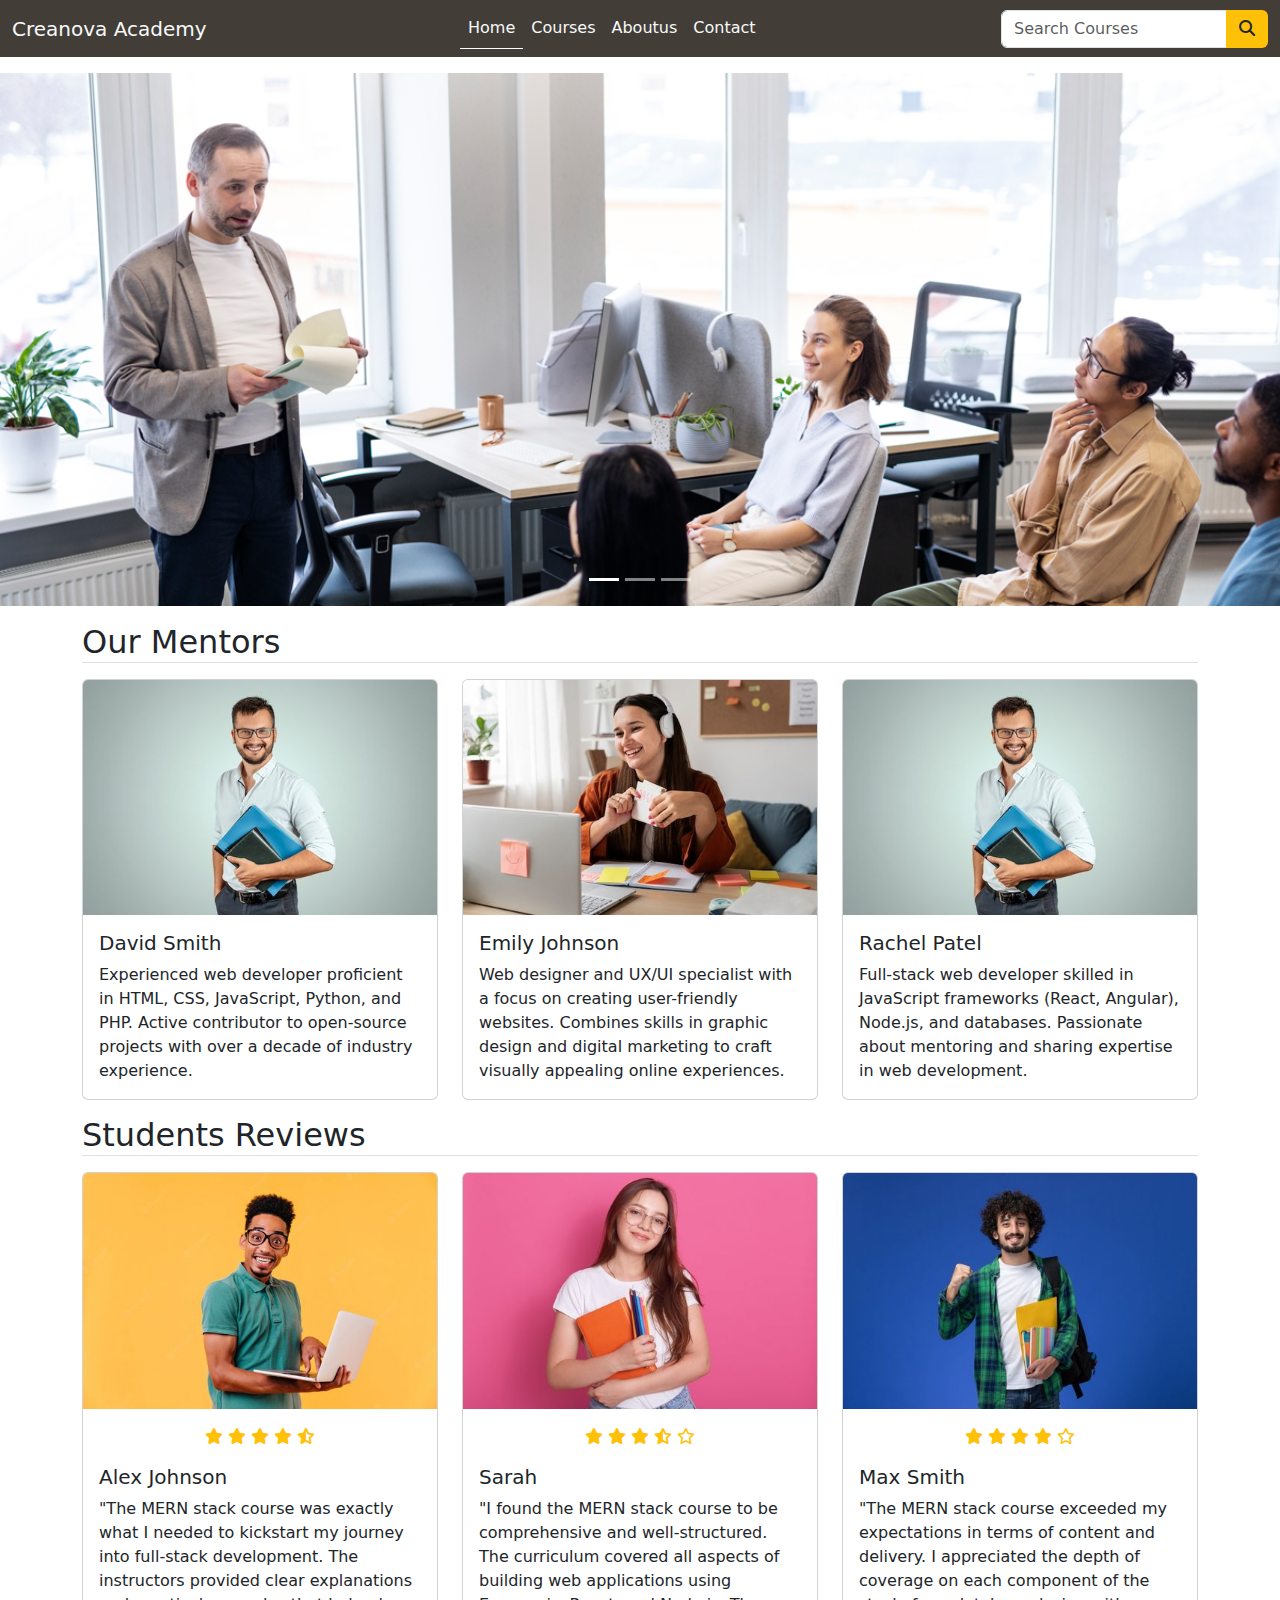
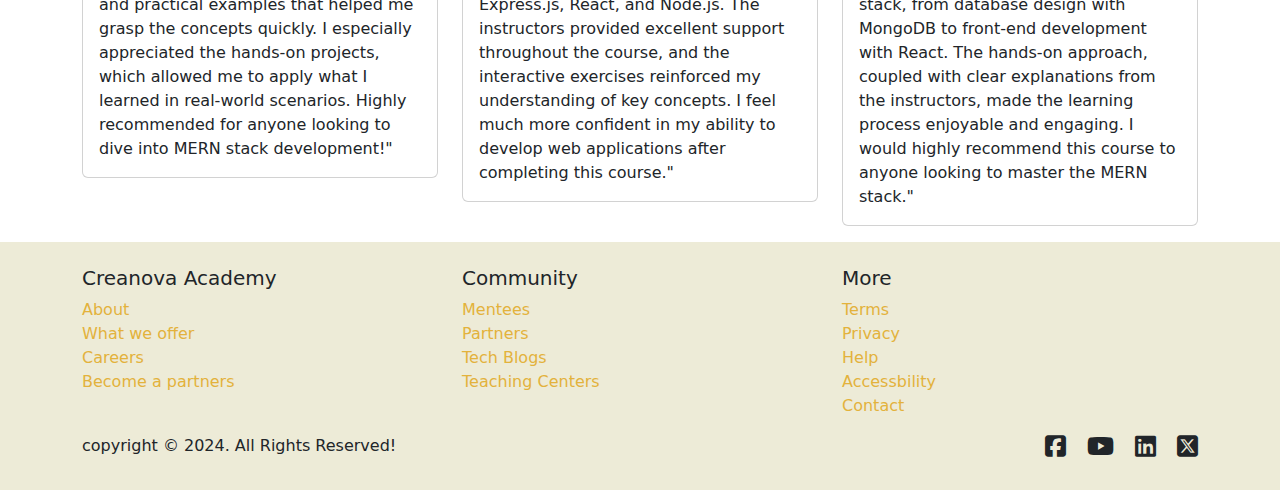
==== index.html @ ebe887a6 "first commit" ====
<!DOCTYPE html>
<html lang="en">
  <head>
    <meta charset="utf-8" />
    <meta name="viewport" content="width=device-width, initial-scale=1" />
    <title>Creanova Academy</title>
    <!-- Favicon -->
    <link rel="icon" type="image/png" href="images/logo-c.png">


    <!-- bootstrap css cdn  -->
    <link
      href="https://cdn.jsdelivr.net/npm/bootstrap@5.3.3/dist/css/bootstrap.min.css"
      rel="stylesheet"
      integrity="sha384-QWTKZyjpPEjISv5WaRU9OFeRpok6YctnYmDr5pNlyT2bRjXh0JMhjY6hW+ALEwIH"
      crossorigin="anonymous"
    />

    <!-- google font  -->
    <link rel="preconnect" href="https://fonts.googleapis.com">
    <link rel="preconnect" href="https://fonts.gstatic.com" crossorigin>
    <link href="https://fonts.googleapis.com/css2?family=Funnel+Sans:ital,wght@0,300..800;1,300..800&family=Quicksand:wght@300..700&display=swap" rel="stylesheet">


    <!-- Font Awesome CDN -->
    <link rel="stylesheet" href="https://cdnjs.cloudflare.com/ajax/libs/font-awesome/6.5.1/css/all.min.css">


    <link rel="stylesheet" href="style.css">
  </head>
  <body>
   <!-- navbar section  -->
    <section id="navbar-sec">
      <nav class="navbar navbar-expand-lg bg-primary">
        <div class="container-fluid">
          <a class="navbar-brand text-light" href="#">Creanova Academy</a>
          <button class="navbar-toggler" type="button" data-bs-toggle="collapse" data-bs-target="#navbarSupportedContent" aria-controls="navbarSupportedContent" aria-expanded="false" aria-label="Toggle navigation">
            <span class="navbar-toggler-icon"></span>
          </button>
          <div class="collapse navbar-collapse" id="navbarSupportedContent">
            <ul class="navbar-nav mx-auto mb-2 mb-lg-0">
              <li class="nav-item">
                <a class="nav-link text-light active" aria-current="page" href="#">Home</a>
              </li>
              <li class="nav-item">
                <a class="nav-link  text-light" aria-current="page" href="#">Courses</a>
              </li>
              <li class="nav-item">
                <a class="nav-link  text-light" aria-current="page" href="#">Aboutus</a>
              </li>
              <li class="nav-item">
                <a class="nav-link  text-light" aria-current="page" href="#">Contact</a>
              </li>
              
              
            </ul>
            <form class="d-flex" role="search">
              <div class="input-group">
                <input type="text" class="form-control" placeholder="Search Courses" aria-label="Search Courses" aria-describedby="basic-addon2">
                <button class="btn bg-warning"><i class="fa-solid fa-magnifying-glass"></i></button>
              </div>
            </form>
          </div>
        </div>
      </nav>
    </section>  
   <!-- slider section  -->
    <section id="slider-sec">
      <div id="carouselExampleIndicators" class="carousel slide my-3" data-bs-ride="carousel">
        <div class="carousel-indicators">
          <button type="button" data-bs-target="#carouselExampleIndicators" data-bs-slide-to="0" class="active" aria-current="true" aria-label="Slide 1"></button>
          <button type="button" data-bs-target="#carouselExampleIndicators" data-bs-slide-to="1" aria-label="Slide 2"></button>
          <button type="button" data-bs-target="#carouselExampleIndicators" data-bs-slide-to="2" aria-label="Slide 3"></button>
        </div>
        <div class="carousel-inner">
          <div class="carousel-item active">
            <img src="images/slider-img1.png" class="d-block w-100" alt="...">
          </div>
          <div class="carousel-item">
            <img src="images/slider-img2.png" class="d-block w-100" alt="...">
          </div>
          <div class="carousel-item">
            <img src="images/slider-img3.png" class="d-block w-100" alt="...">
          </div>
        </div>
        <button class="carousel-control-prev" type="button" data-bs-target="#carouselExampleIndicators" data-bs-slide="prev">
          <span class="carousel-control-prev-icon" aria-hidden="true"></span>
          <span class="visually-hidden">Previous</span>
        </button>
        <button class="carousel-control-next" type="button" data-bs-target="#carouselExampleIndicators" data-bs-slide="next">
          <span class="carousel-control-next-icon" aria-hidden="true"></span>
          <span class="visually-hidden">Next</span>
        </button>
      </div>
    </section>

   
    <section id="mentors-sec">
      <!-- our mentors section  -->
      <div class="container my-3">
        <h2 class="border-bottom">Our Mentors</h2>
          <div class="row">
            <div class="col-md-4 mt-2">
              <div class="card" >
                <img src="images/teacher-1.jpg" class="card-img-top" alt="...">
                <div class="card-body">
                  <h5 class="card-title">David Smith</h5>
                  <p class="card-text">Experienced web developer proficient in HTML, CSS, JavaScript, Python, and PHP. Active contributor to open-source projects with over a decade of industry experience.</p>
                </div>
              </div>
            </div>
            <div class="col-md-4 mt-2">
              <div class="card" >
                <img src="images/teacher-2.jpg" class="card-img-top" alt="...">
                <div class="card-body">
                  <h5 class="card-title">Emily Johnson</h5>
                  <p class="card-text">Web designer and UX/UI specialist with a focus on creating user-friendly websites. Combines skills in graphic design and digital marketing to craft visually appealing online experiences.</p>
                </div>
              </div>
            </div>
            <div class="col-md-4 mt-2">
              <div class="card" >
                <img src="images/teacher-1.jpg" class="card-img-top" alt="...">
                <div class="card-body">
                  <h5 class="card-title">Rachel Patel</h5>
                  <p class="card-text">Full-stack web developer skilled in JavaScript frameworks (React, Angular), Node.js, and databases. Passionate about mentoring and sharing expertise in web development.</p>
                </div>
              </div>
            </div>
          </div>
      </div>
      <!-- student review section  -->
      <div class="container my-3">
        <h2 class="border-bottom">Students Reviews</h2>
          <div class="row">
            <div class="col-md-4 mt-2">
              <div class="card" >
                <img src="images/student-1.jpg" class="card-img-top" alt="...">
                <div class="card-body">
                  <p class="card-text text-center text-warning">
                    <i class="fa-solid fa-star"></i>
                    <i class="fa-solid fa-star"></i>
                    <i class="fa-solid fa-star"></i>
                    <i class="fa-solid fa-star"></i>
                    <i class="fa-solid fa-star-half-stroke"></i>
                  </p>
                  <h5 class="card-title">Alex Johnson</h5>
                  <p class="card-text">"The MERN stack course was exactly what I needed to kickstart my journey into full-stack development. The instructors provided clear explanations and practical examples that helped me grasp the concepts quickly. I especially appreciated the hands-on projects, which allowed me to apply what I learned in real-world scenarios. Highly recommended for anyone looking to dive into MERN stack development!"</p>
                </div>
              </div>
            </div>
            <div class="col-md-4 mt-2">
              <div class="card" >
                <img src="images/student-2.jpg" class="card-img-top" alt="...">
                <div class="card-body">
                  <p class="card-text text-center text-warning">
                    <i class="fa-solid fa-star"></i>
                    <i class="fa-solid fa-star"></i>
                    <i class="fa-solid fa-star"></i>
                    <i class="fa-solid fa-star-half-stroke"></i>
                    <i class="fa-regular fa-star"></i>
                  </p>
                  <h5 class="card-title">Sarah</h5>
                  <p class="card-text">"I found the MERN stack course to be comprehensive and well-structured. The curriculum covered all aspects of building web applications using Express.js, React, and Node.js. The instructors provided excellent support throughout the course, and the interactive exercises reinforced my understanding of key concepts. I feel much more confident in my ability to develop web applications after completing this course."</p>
                </div>
              </div>
            </div>
            <div class="col-md-4 mt-2">
              <div class="card" >
                <img src="images/student-3.jpg" class="card-img-top" alt="...">
                <div class="card-body">
                  <p class="card-text text-center text-warning">
                    <i class="fa-solid fa-star"></i>
                    <i class="fa-solid fa-star"></i>
                    <i class="fa-solid fa-star"></i>
                    <i class="fa-solid fa-star"></i>
                    <i class="fa-regular fa-star"></i>
                  </p>
                  <h5 class="card-title">Max Smith
                  </h5>
                  <p class="card-text">"The MERN stack course exceeded my expectations in terms of content and delivery. I appreciated the depth of coverage on each component of the stack, from database design with MongoDB to front-end development with React. The hands-on approach, coupled with clear explanations from the instructors, made the learning process enjoyable and engaging. I would highly recommend this course to anyone looking to master the MERN stack."</p>
                </div>
              </div>
            </div>
          </div>  
      </div>
      
    </section>
   

   <!-- footer section  -->
    <footer class="bg-light p-3">
      <div class="container">
        <div class="row">
          <div class="col-md-4 mt-2 text-center text-md-start">
            <h3 class="h5">Creanova Academy</h3>
            <ul>
              <li><a href="#">About</a></li>
              <li><a href="#">What we offer</a></li>
              <li><a href="#">Careers</a></li>
              <li><a href="#">Become a partners</a></li>
            </ul>
          </div>
          <div class="col-md-4 mt-2 text-center text-md-start">
            <h3 class="h5">Community</h3>
            <ul>
              <li><a href="#">Mentees</a></li>
              <li><a href="#">Partners</a></li>
              <li><a href="#">Tech Blogs</a></li>
              <li><a href="#">Teaching Centers</a></li>
            </ul>
          </div>
          <div class="col-md-4 mt-2 text-center text-md-start">
            <h3 class="h5">More</h3>
            <ul>
              <li><a href="#">Terms</a></li>
              <li><a href="#">Privacy</a></li>
              <li><a href="#">Help</a></li>
              <li><a href="#">Accessbility</a></li>
              <li><a href="#">Contact</a></li>
            </ul>
          </div>
        </div>
        <div class="row">
          <div class="col-md-6 text-center text-md-start">
            <p>copyright © 2024. All Rights Reserved!</p>
          </div>
          <div class="col-md-6 text-center text-md-end">
            <div class="social-icons">
              <i class="fa-brands fa-square-facebook ms-3 "></i>
              <i class="fa-brands fa-youtube ms-3 "></i>
              <i class="fa-brands fa-linkedin ms-3 "></i>
              <i class="fa-brands fa-square-x-twitter ms-3 "></i>
            </div>
          </div>
        </div>
      </div>
    </footer>

    <!-- bootstrap js cdn  -->
    <script
      src="https://cdn.jsdelivr.net/npm/bootstrap@5.3.3/dist/js/bootstrap.bundle.min.js"
      integrity="sha384-YvpcrYf0tY3lHB60NNkmXc5s9fDVZLESaAA55NDzOxhy9GkcIdslK1eN7N6jIeHz"
      crossorigin="anonymous"
    ></script>
  </body>
</html>
---- style.css ----
*{
    margin: 0;
    padding: 0;
    box-sizing: border-box;
}

.active{
    border-bottom: 1px solid #fff;
}

.bg-primary, .btn-primary {
    background-color: rgb(66, 62, 55) !important;
}
.bg-light, .btn-light {
    background-color: #edebd7 !important;
}
footer ul {
    list-style-type: none;
    padding-left: 0;
}

footer a {
    text-decoration: none;
    color: #e3b23c;
}

footer i{
    font-size: 24px;
}
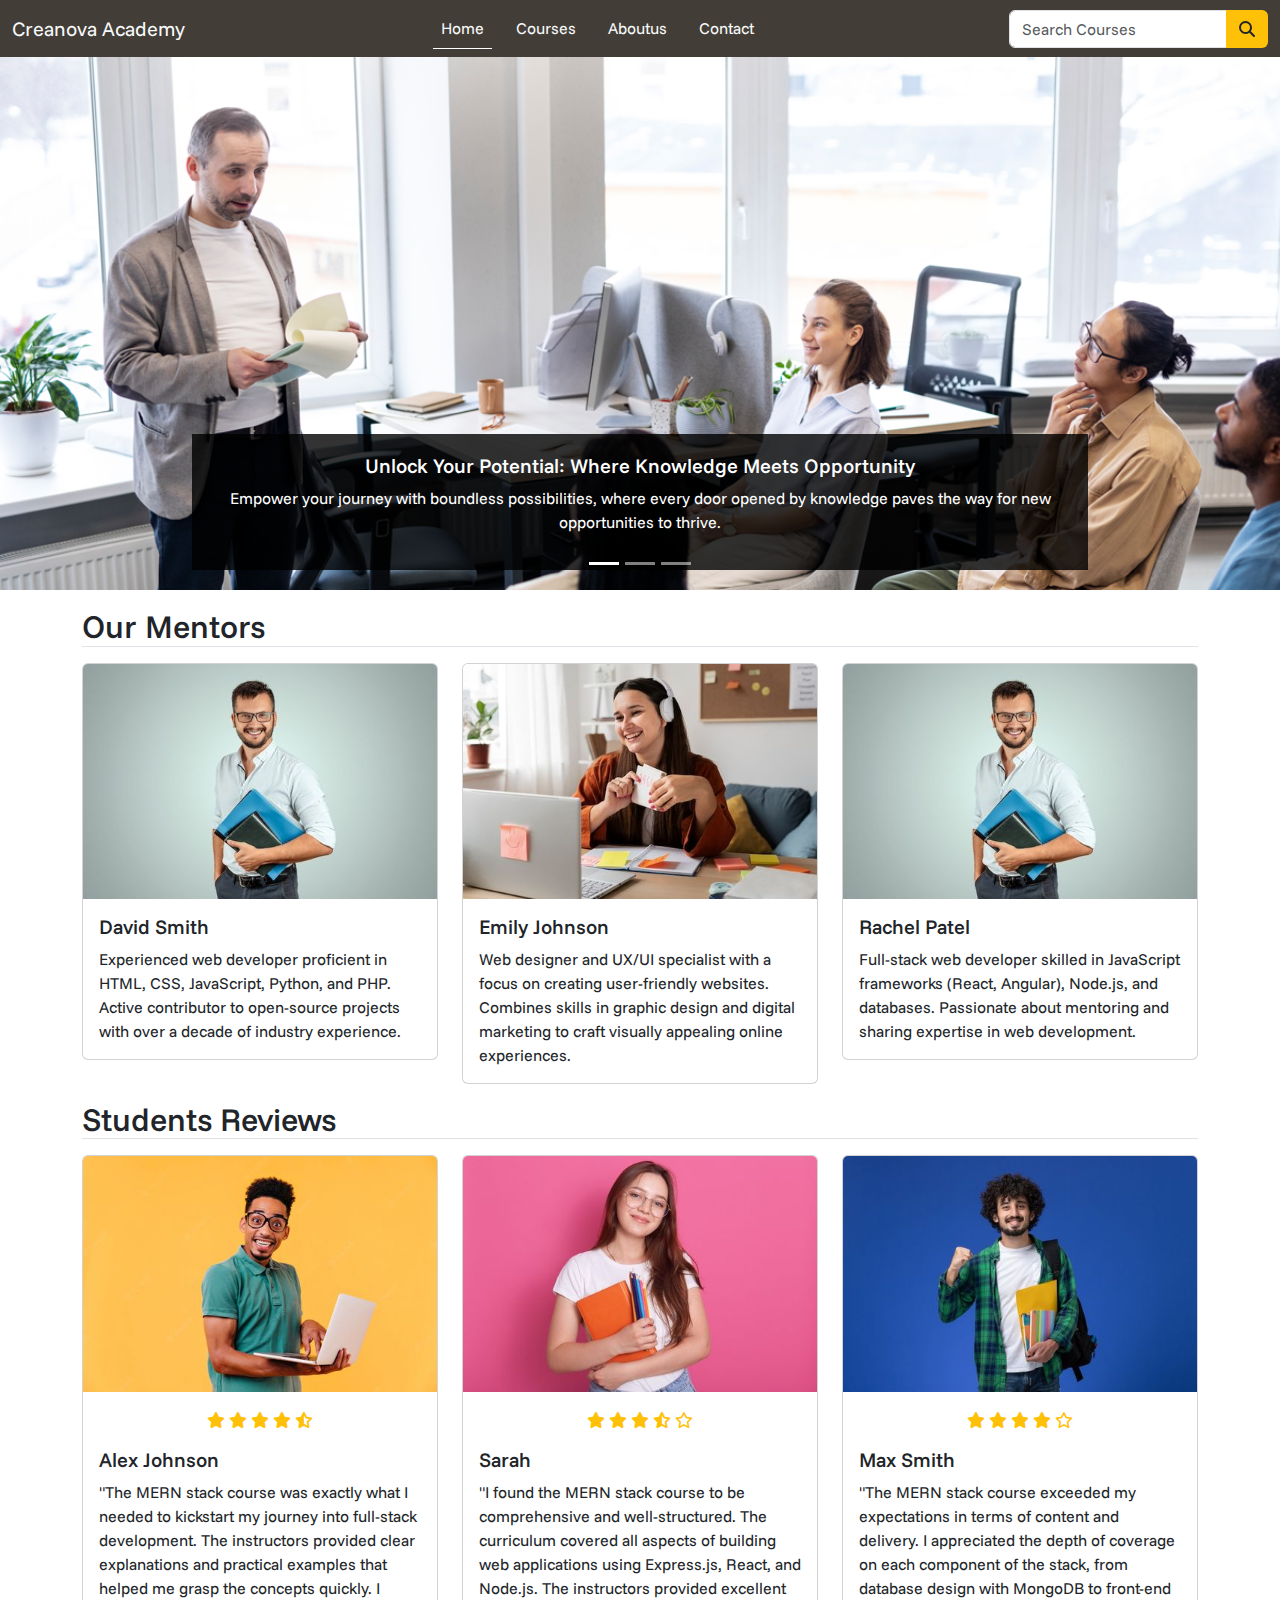
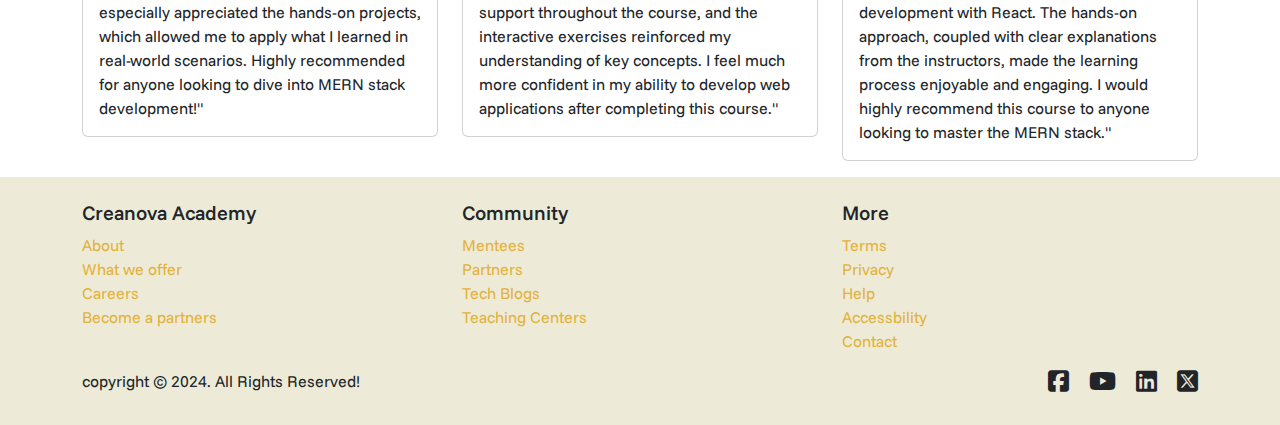
==== commit f4ddd554: "update respondsive" ====
--- a/index.html
+++ b/index.html
@@ -5,8 +5,7 @@
     <meta name="viewport" content="width=device-width, initial-scale=1" />
     <title>Creanova Academy</title>
     <!-- Favicon -->
-    <link rel="icon" type="image/png" href="images/logo-c.png">
-
+    <link rel="icon" type="image/png" href="images/logo-c.png" />
 
     <!-- bootstrap css cdn  -->
     <link
@@ -17,178 +16,299 @@
     />
 
     <!-- google font  -->
-    <link rel="preconnect" href="https://fonts.googleapis.com">
-    <link rel="preconnect" href="https://fonts.gstatic.com" crossorigin>
-    <link href="https://fonts.googleapis.com/css2?family=Funnel+Sans:ital,wght@0,300..800;1,300..800&family=Quicksand:wght@300..700&display=swap" rel="stylesheet">
-
+    <link rel="preconnect" href="https://fonts.googleapis.com" />
+    <link rel="preconnect" href="https://fonts.gstatic.com" crossorigin />
+    <link
+      href="https://fonts.googleapis.com/css2?family=Funnel+Sans:ital,wght@0,300..800;1,300..800&family=Quicksand:wght@300..700&display=swap"
+      rel="stylesheet"
+    />
 
     <!-- Font Awesome CDN -->
-    <link rel="stylesheet" href="https://cdnjs.cloudflare.com/ajax/libs/font-awesome/6.5.1/css/all.min.css">
-
-
-    <link rel="stylesheet" href="style.css">
+    <link
+      rel="stylesheet"
+      href="https://cdnjs.cloudflare.com/ajax/libs/font-awesome/6.5.1/css/all.min.css"
+    />
+
+    <link rel="stylesheet" href="styles/style.css" />
   </head>
   <body>
-   <!-- navbar section  -->
+    <!-- navbar section  -->
     <section id="navbar-sec">
       <nav class="navbar navbar-expand-lg bg-primary">
         <div class="container-fluid">
-          <a class="navbar-brand text-light" href="#">Creanova Academy</a>
-          <button class="navbar-toggler" type="button" data-bs-toggle="collapse" data-bs-target="#navbarSupportedContent" aria-controls="navbarSupportedContent" aria-expanded="false" aria-label="Toggle navigation">
+          <a class="navbar-brand text-light" href="index.html">Creanova Academy</a>
+          <button
+            class="navbar-toggler"
+            type="button"
+            data-bs-toggle="collapse"
+            data-bs-target="#navbarSupportedContent"
+            aria-controls="navbarSupportedContent"
+            aria-expanded="false"
+            aria-label="Toggle navigation"
+          >
             <span class="navbar-toggler-icon"></span>
           </button>
           <div class="collapse navbar-collapse" id="navbarSupportedContent">
             <ul class="navbar-nav mx-auto mb-2 mb-lg-0">
               <li class="nav-item">
-                <a class="nav-link text-light active" aria-current="page" href="#">Home</a>
+                <a
+                  class="nav-link text-light active me-3"
+                  aria-current="page"
+                  href="#"
+                  >Home</a
+                >
               </li>
               <li class="nav-item">
-                <a class="nav-link  text-light" aria-current="page" href="#">Courses</a>
+                <a class="nav-link text-light me-3" aria-current="page" href="courses.html"
+                  >Courses</a
+                >
               </li>
               <li class="nav-item">
-                <a class="nav-link  text-light" aria-current="page" href="#">Aboutus</a>
+                <a class="nav-link text-light me-3" aria-current="page" href="aboutus.html"
+                  >Aboutus</a
+                >
               </li>
               <li class="nav-item">
-                <a class="nav-link  text-light" aria-current="page" href="#">Contact</a>
+                <a class="nav-link text-light me-3" aria-current="page" href="contact.html"
+                  >Contact</a
+                >
               </li>
-              
-              
             </ul>
             <form class="d-flex" role="search">
               <div class="input-group">
-                <input type="text" class="form-control" placeholder="Search Courses" aria-label="Search Courses" aria-describedby="basic-addon2">
-                <button class="btn bg-warning"><i class="fa-solid fa-magnifying-glass"></i></button>
+                <input
+                  type="search"
+                  class="form-control"
+                  placeholder="Search Courses"
+                  aria-label="Search Courses"
+                  aria-describedby="basic-addon2"
+                />
+                <button class="btn bg-warning">
+                  <i class="fa-solid fa-magnifying-glass"></i>
+                </button>
               </div>
             </form>
           </div>
         </div>
       </nav>
-    </section>  
-   <!-- slider section  -->
+    </section>
+    <!-- slider section  -->
     <section id="slider-sec">
-      <div id="carouselExampleIndicators" class="carousel slide my-3" data-bs-ride="carousel">
-        <div class="carousel-indicators">
-          <button type="button" data-bs-target="#carouselExampleIndicators" data-bs-slide-to="0" class="active" aria-current="true" aria-label="Slide 1"></button>
-          <button type="button" data-bs-target="#carouselExampleIndicators" data-bs-slide-to="1" aria-label="Slide 2"></button>
-          <button type="button" data-bs-target="#carouselExampleIndicators" data-bs-slide-to="2" aria-label="Slide 3"></button>
-        </div>
-        <div class="carousel-inner">
-          <div class="carousel-item active">
-            <img src="images/slider-img1.png" class="d-block w-100" alt="...">
-          </div>
-          <div class="carousel-item">
-            <img src="images/slider-img2.png" class="d-block w-100" alt="...">
-          </div>
-          <div class="carousel-item">
-            <img src="images/slider-img3.png" class="d-block w-100" alt="...">
-          </div>
-        </div>
-        <button class="carousel-control-prev" type="button" data-bs-target="#carouselExampleIndicators" data-bs-slide="prev">
-          <span class="carousel-control-prev-icon" aria-hidden="true"></span>
-          <span class="visually-hidden">Previous</span>
-        </button>
-        <button class="carousel-control-next" type="button" data-bs-target="#carouselExampleIndicators" data-bs-slide="next">
-          <span class="carousel-control-next-icon" aria-hidden="true"></span>
-          <span class="visually-hidden">Next</span>
-        </button>
-      </div>
+      <!-- slider  -->
+    <div id="slider" class="carousel slide">
+      <!-- carousel indicator  -->
+      <div class="carousel-indicators">
+        <button
+          type="button"
+          data-bs-target="#slider"
+          data-bs-slide-to="0"
+          class="active"
+          aria-current="true"
+          aria-label="Slide 1"
+        ></button>
+        <button
+          type="button"
+          data-bs-target="#slider"
+          data-bs-slide-to="1"
+          aria-label="Slide 2"
+        ></button>
+        <button
+          type="button"
+          data-bs-target="#slider"
+          data-bs-slide-to="2"
+          aria-label="Slide 3"
+        ></button>
+      </div>
+
+      <div class="carousel-inner">
+        <div class="carousel-item active">
+          <img
+            src="images/slider-img1.png"
+            class="d-block w-100"
+            alt="..."
+          />
+          <div class="carousel-caption d-none d-md-block">
+            <h5>Unlock Your Potential: Where Knowledge Meets Opportunity</h5>
+            <p>Empower your journey with boundless possibilities, where every door opened by knowledge paves the way for new opportunities to thrive.</p>
+          </div>
+        </div>
+
+        <div class="carousel-item">
+          <img
+            src="images/slider-img2.png"
+            class="d-block w-100"
+            alt="..."
+          />
+          <div class="carousel-caption d-none d-md-block">
+            <h5>Inspiring Minds, Igniting Futures</h5>
+            <p>gnite your future through inspired learning, where each lesson sparks the flames of curiosity and fuels the path toward success.</p>
+          </div>
+        </div>
+
+        <div class="carousel-item">
+          <img
+            src="images/slider-img3.png"
+            class="d-block w-100"
+            alt="..."
+          />
+          <div class="carousel-caption d-none d-md-block">
+            <h5>Building Tomorrow's Leaders Today</h5>
+            <p>Shape tomorrow's leaders with us, today, as we cultivate the skills, values, and vision necessary for impactful leadership in an ever-evolving world.</p>
+          </div>
+        </div>
+      </div>
+
+      <button
+        class="carousel-control-prev"
+        type="button"
+        data-bs-target="#slider"
+        data-bs-slide="prev"
+      >
+        <span class="carousel-control-prev-icon" aria-hidden="true"></span>
+        <span class="visually-hidden">Previous</span>
+      </button>
+      <button
+        class="carousel-control-next"
+        type="button"
+        data-bs-target="#slider"
+        data-bs-slide="next"
+      >
+        <span class="carousel-control-next-icon" aria-hidden="true"></span>
+        <span class="visually-hidden">Next</span>
+      </button>
+    </div>
     </section>
 
-   
     <section id="mentors-sec">
       <!-- our mentors section  -->
       <div class="container my-3">
         <h2 class="border-bottom">Our Mentors</h2>
-          <div class="row">
-            <div class="col-md-4 mt-2">
-              <div class="card" >
-                <img src="images/teacher-1.jpg" class="card-img-top" alt="...">
-                <div class="card-body">
-                  <h5 class="card-title">David Smith</h5>
-                  <p class="card-text">Experienced web developer proficient in HTML, CSS, JavaScript, Python, and PHP. Active contributor to open-source projects with over a decade of industry experience.</p>
-                </div>
-              </div>
-            </div>
-            <div class="col-md-4 mt-2">
-              <div class="card" >
-                <img src="images/teacher-2.jpg" class="card-img-top" alt="...">
-                <div class="card-body">
-                  <h5 class="card-title">Emily Johnson</h5>
-                  <p class="card-text">Web designer and UX/UI specialist with a focus on creating user-friendly websites. Combines skills in graphic design and digital marketing to craft visually appealing online experiences.</p>
-                </div>
-              </div>
-            </div>
-            <div class="col-md-4 mt-2">
-              <div class="card" >
-                <img src="images/teacher-1.jpg" class="card-img-top" alt="...">
-                <div class="card-body">
-                  <h5 class="card-title">Rachel Patel</h5>
-                  <p class="card-text">Full-stack web developer skilled in JavaScript frameworks (React, Angular), Node.js, and databases. Passionate about mentoring and sharing expertise in web development.</p>
-                </div>
-              </div>
-            </div>
-          </div>
+        <div class="row">
+          <div class="col-md-4 mt-2">
+            <div class="card">
+              <img src="images/teacher-1.jpg" class="card-img-top" alt="..." />
+              <div class="card-body">
+                <h5 class="card-title">David Smith</h5>
+                <p class="card-text">
+                  Experienced web developer proficient in HTML, CSS, JavaScript,
+                  Python, and PHP. Active contributor to open-source projects
+                  with over a decade of industry experience.
+                </p>
+              </div>
+            </div>
+          </div>
+          <div class="col-md-4 mt-2">
+            <div class="card">
+              <img src="images/teacher-2.jpg" class="card-img-top" alt="..." />
+              <div class="card-body">
+                <h5 class="card-title">Emily Johnson</h5>
+                <p class="card-text">
+                  Web designer and UX/UI specialist with a focus on creating
+                  user-friendly websites. Combines skills in graphic design and
+                  digital marketing to craft visually appealing online
+                  experiences.
+                </p>
+              </div>
+            </div>
+          </div>
+          <div class="col-md-4 mt-2">
+            <div class="card">
+              <img src="images/teacher-1.jpg" class="card-img-top" alt="..." />
+              <div class="card-body">
+                <h5 class="card-title">Rachel Patel</h5>
+                <p class="card-text">
+                  Full-stack web developer skilled in JavaScript frameworks
+                  (React, Angular), Node.js, and databases. Passionate about
+                  mentoring and sharing expertise in web development.
+                </p>
+              </div>
+            </div>
+          </div>
+        </div>
       </div>
       <!-- student review section  -->
       <div class="container my-3">
         <h2 class="border-bottom">Students Reviews</h2>
-          <div class="row">
-            <div class="col-md-4 mt-2">
-              <div class="card" >
-                <img src="images/student-1.jpg" class="card-img-top" alt="...">
-                <div class="card-body">
-                  <p class="card-text text-center text-warning">
-                    <i class="fa-solid fa-star"></i>
-                    <i class="fa-solid fa-star"></i>
-                    <i class="fa-solid fa-star"></i>
-                    <i class="fa-solid fa-star"></i>
-                    <i class="fa-solid fa-star-half-stroke"></i>
-                  </p>
-                  <h5 class="card-title">Alex Johnson</h5>
-                  <p class="card-text">"The MERN stack course was exactly what I needed to kickstart my journey into full-stack development. The instructors provided clear explanations and practical examples that helped me grasp the concepts quickly. I especially appreciated the hands-on projects, which allowed me to apply what I learned in real-world scenarios. Highly recommended for anyone looking to dive into MERN stack development!"</p>
-                </div>
-              </div>
-            </div>
-            <div class="col-md-4 mt-2">
-              <div class="card" >
-                <img src="images/student-2.jpg" class="card-img-top" alt="...">
-                <div class="card-body">
-                  <p class="card-text text-center text-warning">
-                    <i class="fa-solid fa-star"></i>
-                    <i class="fa-solid fa-star"></i>
-                    <i class="fa-solid fa-star"></i>
-                    <i class="fa-solid fa-star-half-stroke"></i>
-                    <i class="fa-regular fa-star"></i>
-                  </p>
-                  <h5 class="card-title">Sarah</h5>
-                  <p class="card-text">"I found the MERN stack course to be comprehensive and well-structured. The curriculum covered all aspects of building web applications using Express.js, React, and Node.js. The instructors provided excellent support throughout the course, and the interactive exercises reinforced my understanding of key concepts. I feel much more confident in my ability to develop web applications after completing this course."</p>
-                </div>
-              </div>
-            </div>
-            <div class="col-md-4 mt-2">
-              <div class="card" >
-                <img src="images/student-3.jpg" class="card-img-top" alt="...">
-                <div class="card-body">
-                  <p class="card-text text-center text-warning">
-                    <i class="fa-solid fa-star"></i>
-                    <i class="fa-solid fa-star"></i>
-                    <i class="fa-solid fa-star"></i>
-                    <i class="fa-solid fa-star"></i>
-                    <i class="fa-regular fa-star"></i>
-                  </p>
-                  <h5 class="card-title">Max Smith
-                  </h5>
-                  <p class="card-text">"The MERN stack course exceeded my expectations in terms of content and delivery. I appreciated the depth of coverage on each component of the stack, from database design with MongoDB to front-end development with React. The hands-on approach, coupled with clear explanations from the instructors, made the learning process enjoyable and engaging. I would highly recommend this course to anyone looking to master the MERN stack."</p>
-                </div>
-              </div>
-            </div>
-          </div>  
-      </div>
-      
+        <div class="row">
+          <div class="col-md-4 mt-2">
+            <div class="card">
+              <img src="images/student-1.jpg" class="card-img-top" alt="..." />
+              <div class="card-body">
+                <p class="card-text text-center text-warning">
+                  <i class="fa-solid fa-star"></i>
+                  <i class="fa-solid fa-star"></i>
+                  <i class="fa-solid fa-star"></i>
+                  <i class="fa-solid fa-star"></i>
+                  <i class="fa-solid fa-star-half-stroke"></i>
+                </p>
+                <h5 class="card-title">Alex Johnson</h5>
+                <p class="card-text">
+                  "The MERN stack course was exactly what I needed to kickstart
+                  my journey into full-stack development. The instructors
+                  provided clear explanations and practical examples that helped
+                  me grasp the concepts quickly. I especially appreciated the
+                  hands-on projects, which allowed me to apply what I learned in
+                  real-world scenarios. Highly recommended for anyone looking to
+                  dive into MERN stack development!"
+                </p>
+              </div>
+            </div>
+          </div>
+          <div class="col-md-4 mt-2">
+            <div class="card">
+              <img src="images/student-2.jpg" class="card-img-top" alt="..." />
+              <div class="card-body">
+                <p class="card-text text-center text-warning">
+                  <i class="fa-solid fa-star"></i>
+                  <i class="fa-solid fa-star"></i>
+                  <i class="fa-solid fa-star"></i>
+                  <i class="fa-solid fa-star-half-stroke"></i>
+                  <i class="fa-regular fa-star"></i>
+                </p>
+                <h5 class="card-title">Sarah</h5>
+                <p class="card-text">
+                  "I found the MERN stack course to be comprehensive and
+                  well-structured. The curriculum covered all aspects of
+                  building web applications using Express.js, React, and
+                  Node.js. The instructors provided excellent support throughout
+                  the course, and the interactive exercises reinforced my
+                  understanding of key concepts. I feel much more confident in
+                  my ability to develop web applications after completing this
+                  course."
+                </p>
+              </div>
+            </div>
+          </div>
+          <div class="col-md-4 mt-2">
+            <div class="card">
+              <img src="images/student-3.jpg" class="card-img-top" alt="..." />
+              <div class="card-body">
+                <p class="card-text text-center text-warning">
+                  <i class="fa-solid fa-star"></i>
+                  <i class="fa-solid fa-star"></i>
+                  <i class="fa-solid fa-star"></i>
+                  <i class="fa-solid fa-star"></i>
+                  <i class="fa-regular fa-star"></i>
+                </p>
+                <h5 class="card-title">Max Smith</h5>
+                <p class="card-text">
+                  "The MERN stack course exceeded my expectations in terms of
+                  content and delivery. I appreciated the depth of coverage on
+                  each component of the stack, from database design with MongoDB
+                  to front-end development with React. The hands-on approach,
+                  coupled with clear explanations from the instructors, made the
+                  learning process enjoyable and engaging. I would highly
+                  recommend this course to anyone looking to master the MERN
+                  stack."
+                </p>
+              </div>
+            </div>
+          </div>
+        </div>
+      </div>
     </section>
-   
-
-   <!-- footer section  -->
+
+    <!-- footer section  -->
     <footer class="bg-light p-3">
       <div class="container">
         <div class="row">
@@ -227,10 +347,10 @@
           </div>
           <div class="col-md-6 text-center text-md-end">
             <div class="social-icons">
-              <i class="fa-brands fa-square-facebook ms-3 "></i>
-              <i class="fa-brands fa-youtube ms-3 "></i>
-              <i class="fa-brands fa-linkedin ms-3 "></i>
-              <i class="fa-brands fa-square-x-twitter ms-3 "></i>
+              <i class="fa-brands fa-square-facebook ms-3"></i>
+              <i class="fa-brands fa-youtube ms-3"></i>
+              <i class="fa-brands fa-linkedin ms-3"></i>
+              <i class="fa-brands fa-square-x-twitter ms-3"></i>
             </div>
           </div>
         </div>
--- a/styles/style.css
+++ b/styles/style.css
@@ -0,0 +1,87 @@
+*{
+    margin: 0;
+    padding: 0;
+    box-sizing: border-box;
+    font-family: "Funnel Sans", serif;
+}
+
+ 
+.active{
+    border-bottom: 1px solid #fff;
+}
+
+.bg-primary, .btn-primary {
+    background-color: rgb(66, 62, 55) !important;
+}
+.bg-light, .btn-light {
+    background-color: #edebd7 !important;
+}
+footer ul {
+    list-style-type: none;
+    padding-left: 0;
+}
+.carousel-caption{
+    background: rgba(0, 0, 0, 0.8);
+}
+
+.font-creanova{
+    color: #e3b23c;
+}
+
+.text-creanova{
+    text-align: center !important;
+}
+@media screen and (max-width:425px) {
+    .aboutus-text{
+       padding: 10px;
+       text-align: justify;
+       /* font-size: 0.5rem; */
+    }
+    .aboutus-text br{
+        display: none;
+    }
+ }
+@media screen and (max-width:768px) {
+    .aboutus-text{
+       padding: 10px;
+       text-align: justify;
+       /* font-size: 0.5rem; */
+    }
+    .aboutus-text br{
+        display: none;
+    }
+ }
+.lh-lg{
+    line-height: 2;
+}
+
+.user-input {
+    border: none;
+    background-color: transparent;
+    border-radius: 0;
+    border-bottom: 1px solid #49281a;
+    width: 500px;
+    box-shadow: none;
+}
+
+
+.user-input:focus {
+    outline: none !important;
+    box-shadow: none !important;
+    border-bottom: 1px solid #49281a; 
+}
+
+
+textarea {
+    resize: none;
+    height: 40px;
+}
+
+footer a {
+    text-decoration: none;
+    color: #e3b23c;
+}
+
+footer i{
+    font-size: 24px;
+}